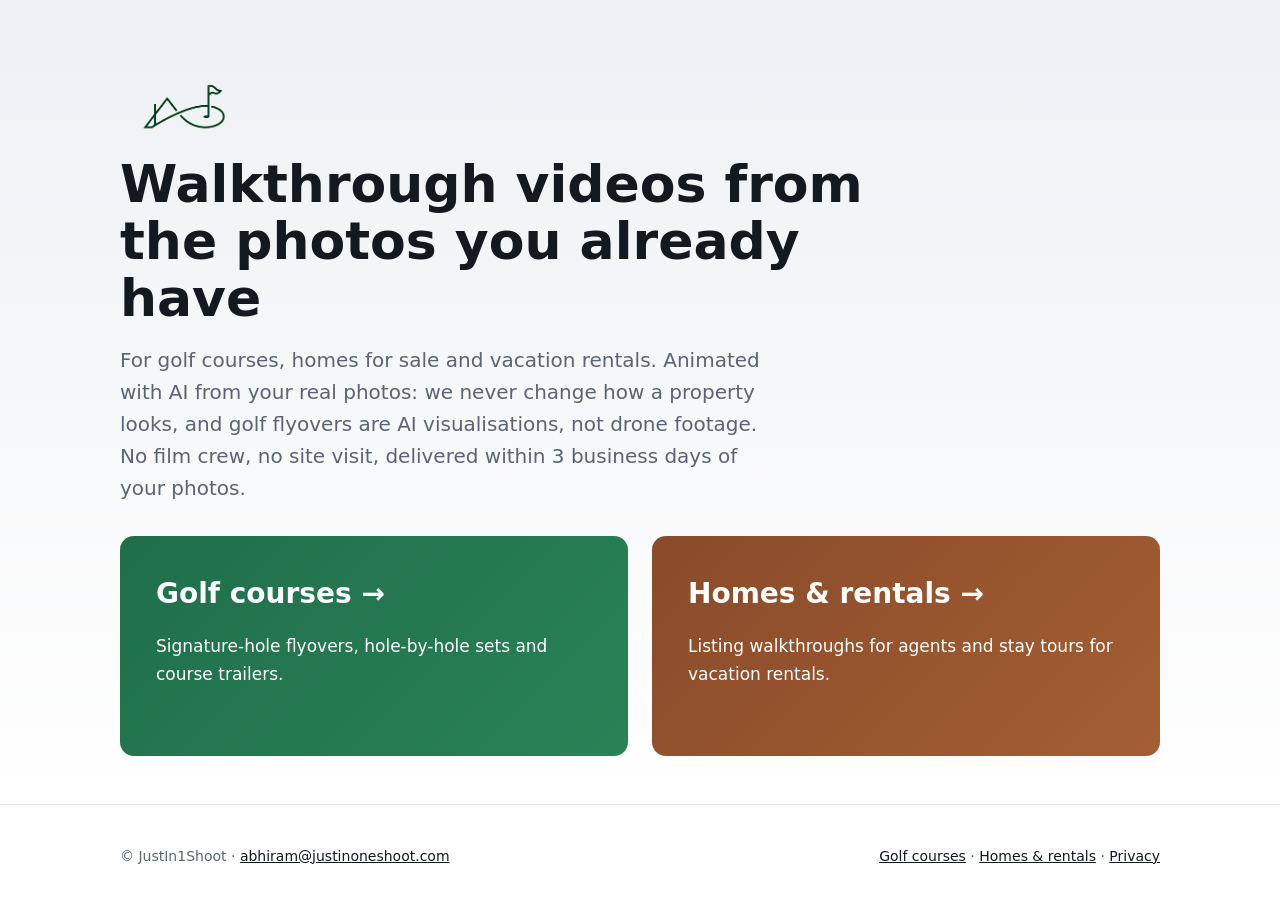
==== index.html @ de7f0f59 "Update 2026-10-13 13:41" ====
<!doctype html>
<html lang="en">
<head>
<meta charset="utf-8">
<meta name="viewport" content="width=device-width, initial-scale=1">
<title>JustIn1Shoot | Walkthrough Videos from Your Photos</title>
<meta name="description" content="Walkthrough videos from your photos for golf courses, homes for sale and vacation rentals. No film crew. Delivered within 3 business days of your photos.">
<link rel="canonical" href="https://justinoneshoot.com/">
<meta property="og:title" content="Walkthrough videos from the photos you already have">
<meta property="og:description" content="For golf courses, homes for sale and vacation rentals. No film crew, no site visit, delivered within 3 business days of your photos.">
<meta property="og:url" content="https://justinoneshoot.com/">
<meta property="og:type" content="website">
<script type="application/ld+json">
{"@context":"https://schema.org","@graph":[
 {"@type":"ProfessionalService","@id":"https://justinoneshoot.com/#business","name":"JustIn1Shoot","url":"https://justinoneshoot.com","email":"abhiram@justinoneshoot.com","areaServed":"US"},
 {"@type":"Service","name":"Golf course flyover videos","url":"https://golf.justinoneshoot.com/","provider":{"@id":"https://justinoneshoot.com/#business"},"areaServed":"US","serviceType":"Video production"},
 {"@type":"Service","name":"Property walkthrough videos","url":"https://homes.justinoneshoot.com/","provider":{"@id":"https://justinoneshoot.com/#business"},"areaServed":"US","serviceType":"Video production"}
]}
</script>
<link rel="icon" href="assets/logo.png">
<link rel="stylesheet" href="assets/style.css">
</head>
<body class="hub">
<main>
<div class="hero"><div class="wrap">
  <img class="hub-logo" src="assets/logo.png" alt="JustIn1Shoot" width="128" height="64" onerror="this.remove()">
  <h1>Walkthrough videos from the photos you already have</h1>
  <p class="lead">For golf courses, homes for sale and vacation rentals. Animated with AI from your real photos: we never change how a property looks, and golf flyovers are AI visualisations, not drone footage. No film crew, no site visit, delivered within 3 business days of your photos.</p>
  <div class="choose">
    <a class="g" href="https://golf.justinoneshoot.com"><h2>Golf courses <span aria-hidden="true">→</span></h2><p>Signature-hole flyovers, hole-by-hole sets and course trailers.</p></a>
    <a class="h" href="https://homes.justinoneshoot.com"><h2>Homes &amp; rentals <span aria-hidden="true">→</span></h2><p>Listing walkthroughs for agents and stay tours for vacation rentals.</p></a>
  </div>
</div></div>
</main>
<footer><div class="wrap">
  <div>© JustIn1Shoot · <a href="mailto:abhiram@justinoneshoot.com">abhiram@justinoneshoot.com</a></div>
  <div><a href="https://golf.justinoneshoot.com">Golf courses</a> · <a href="https://homes.justinoneshoot.com">Homes &amp; rentals</a> · <a href="privacy.html">Privacy</a></div>
</div></footer>
</body>
</html>
---- assets/style.css ----
/* Shared styles for all JustIn1Shoot sites. Deploy copies this into each
   site's assets/ folder. Each site sets its own colours on <body>. */
:root{--ink:#14181f;--muted:#5b6472;--line:#e3e6eb;--bg:#ffffff;--soft:#f5f6f8;
  --brand:#1f6f4a;--brand-ink:#ffffff;--accent:#e9f4ee;--radius:14px;
  --font:system-ui,-apple-system,"Segoe UI",Roboto,Helvetica,Arial,sans-serif}
body.homes{--brand:#8a4b2a;--accent:#f7eee8}
body.hub{--brand:#14181f;--accent:#eef0f3}
*{box-sizing:border-box}html{scroll-behavior:smooth}
body{margin:0;font-family:var(--font);color:var(--ink);background:var(--bg);line-height:1.6;font-size:17px}
img,video,iframe{max-width:100%;display:block}
a{color:var(--brand)}
.wrap{max-width:1080px;margin:0 auto;padding:0 20px}
header.top{position:sticky;top:0;background:rgba(255,255,255,.94);backdrop-filter:blur(8px);border-bottom:1px solid var(--line);z-index:5}
header.top .wrap{display:flex;align-items:center;justify-content:space-between;height:64px;gap:16px}
.brand{display:flex;align-items:center;gap:10px;font-weight:700;text-decoration:none;color:var(--ink)}
/* The logo file is a cream square with the mark in its middle: crop to the
   mark, lift the cream to white, then multiply so only the green lines show. */
.brand img,.hub-logo{object-fit:cover;filter:contrast(1.25);mix-blend-mode:multiply}
.brand img{height:34px;width:68px}
nav a{margin-left:18px;text-decoration:none;color:var(--muted);font-size:15px}
nav a:hover{color:var(--ink)}
.btn{display:inline-block;background:var(--brand);color:var(--brand-ink);padding:12px 22px;border-radius:999px;text-decoration:none;font-weight:600;border:2px solid transparent;cursor:pointer}
.btn.ghost{background:transparent;color:var(--brand);border-color:var(--brand)}
.hero{padding:72px 0 48px;background:linear-gradient(180deg,var(--accent),#fff)}
.hero h1{font-size:clamp(32px,5vw,52px);line-height:1.1;margin:0 0 16px;max-width:760px}
.hero p.lead{font-size:20px;color:var(--muted);max-width:640px;margin:0 0 28px}
.hero .ctas{display:flex;gap:12px;flex-wrap:wrap}
.video{margin-top:40px;border-radius:var(--radius);overflow:hidden;background:#0d1117;aspect-ratio:16/9;display:flex;align-items:center;justify-content:center;color:#cfd6df}
.video iframe{width:100%;height:100%;border:0}
section{padding:64px 0;border-top:1px solid var(--line)}
section h2{font-size:32px;margin:0 0 8px}
section h1{font-size:clamp(30px,4vw,40px);line-height:1.15;margin:0 0 12px}
section[id]{scroll-margin-top:72px}
section p.sub{color:var(--muted);margin:0 0 32px;max-width:640px}
.grid{display:grid;gap:20px;grid-template-columns:repeat(auto-fit,minmax(240px,1fr))}
.card{border:1px solid var(--line);border-radius:var(--radius);padding:24px;background:#fff;display:flex;flex-direction:column}
.card h3{margin:0 0 6px;font-size:20px}
.price{font-size:30px;font-weight:700;margin:6px 0 10px}
.price small{font-size:15px;color:var(--muted);font-weight:500}
.card ul{padding-left:18px;margin:0 0 20px;color:var(--muted)}
.card .btn{margin-top:auto;text-align:center}
.card .btn + .btn{margin-top:10px}
.card-note{margin:10px 0 0;font-size:15px;color:var(--muted)}
.grid + p{margin:28px 0 0;max-width:720px}
.steps{counter-reset:s;display:grid;gap:20px;grid-template-columns:repeat(auto-fit,minmax(220px,1fr))}
.steps div{background:var(--soft);border-radius:var(--radius);padding:22px}
.steps div::before{counter-increment:s;content:counter(s);display:inline-flex;width:34px;height:34px;border-radius:50%;background:var(--brand);color:#fff;align-items:center;justify-content:center;font-weight:700;margin-bottom:10px}
.honest{background:var(--accent);border-radius:var(--radius);padding:24px}
details{border-bottom:1px solid var(--line)}
summary{cursor:pointer;font-weight:600;padding:14px 0;min-height:44px}
details p{margin:0 0 16px}
.offer{margin-top:18px;font-size:15px;color:var(--muted)}
footer{padding:40px 0;color:var(--muted);font-size:14px;border-top:1px solid var(--line)}
footer .wrap{display:flex;justify-content:space-between;gap:24px;flex-wrap:wrap}
footer a{display:inline-block;padding:12px 4px;margin:-12px -4px}
a:focus-visible,summary:focus-visible,.btn:focus-visible{outline:3px solid var(--brand);outline-offset:3px;border-radius:6px}
.btn:focus-visible{border-radius:999px}
.choose a:focus-visible{outline-color:var(--ink)}
.hub-logo{height:64px;width:128px;margin-bottom:20px}
.choose{display:grid;gap:24px;grid-template-columns:repeat(auto-fit,minmax(280px,1fr));margin-top:32px}
.choose a{display:block;border-radius:var(--radius);padding:36px;text-decoration:none;color:#fff;min-height:220px}
.choose a h2{margin:0 0 10px;font-size:28px}
.choose .g{background:linear-gradient(135deg,#1f6f4a,#2a8257)}
.choose .h{background:linear-gradient(135deg,#8a4b2a,#a35f33)}
@media (max-width:640px){nav{display:none}.hero{padding:48px 0 32px}section{padding:48px 0}.choose{gap:16px}.choose a{padding:28px 24px;min-height:0}}
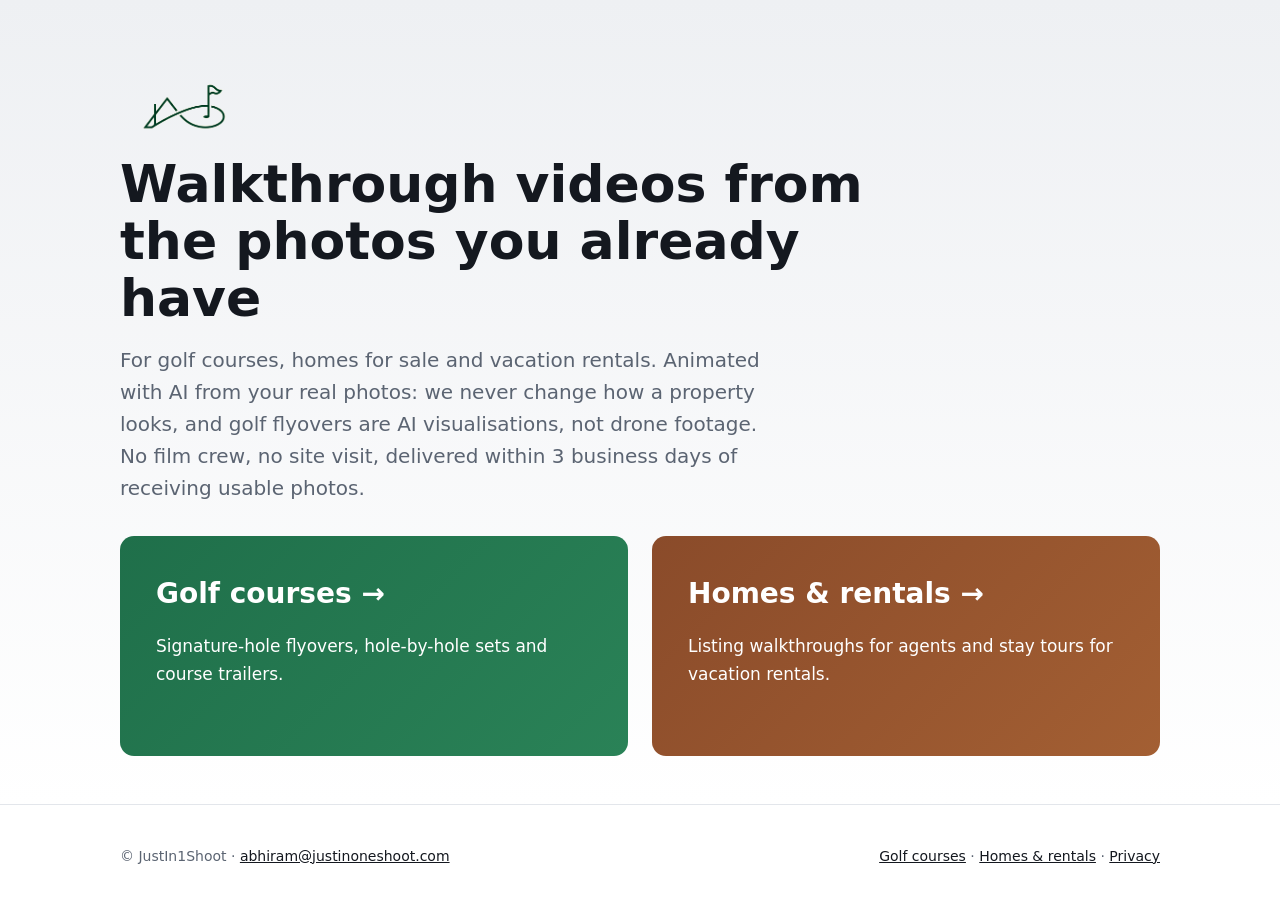
==== commit aae8f474: "Update 2026-10-16 13:05" ====
--- a/index.html
+++ b/index.html
@@ -25,7 +25,7 @@
 <div class="hero"><div class="wrap">
   <img class="hub-logo" src="assets/logo.png" alt="JustIn1Shoot" width="128" height="64" onerror="this.remove()">
   <h1>Walkthrough videos from the photos you already have</h1>
-  <p class="lead">For golf courses, homes for sale and vacation rentals. Animated with AI from your real photos: we never change how a property looks, and golf flyovers are AI visualisations, not drone footage. No film crew, no site visit, delivered within 3 business days of your photos.</p>
+  <p class="lead">For golf courses, homes for sale and vacation rentals. Animated with AI from your real photos: we never change how a property looks, and golf flyovers are AI visualisations, not drone footage. No film crew, no site visit, delivered within 3 business days of receiving usable photos.</p>
   <div class="choose">
     <a class="g" href="https://golf.justinoneshoot.com"><h2>Golf courses <span aria-hidden="true">→</span></h2><p>Signature-hole flyovers, hole-by-hole sets and course trailers.</p></a>
     <a class="h" href="https://homes.justinoneshoot.com"><h2>Homes &amp; rentals <span aria-hidden="true">→</span></h2><p>Listing walkthroughs for agents and stay tours for vacation rentals.</p></a>
--- a/assets/style.css
+++ b/assets/style.css
@@ -27,10 +27,17 @@
 .hero .ctas{display:flex;gap:12px;flex-wrap:wrap}
 .video{margin-top:40px;border-radius:var(--radius);overflow:hidden;background:#0d1117;aspect-ratio:16/9;display:flex;align-items:center;justify-content:center;color:#cfd6df}
 .video iframe{width:100%;height:100%;border:0}
+/* Until a sample is embedded, the "coming soon" box is a slim band, not a
+   full-size empty black screen. With an iframe inside it goes back to 16:9. */
+.video:not(:has(iframe)){aspect-ratio:auto;min-height:140px;padding:24px;text-align:center}
 section{padding:64px 0;border-top:1px solid var(--line)}
 section h2{font-size:32px;margin:0 0 8px}
 section h1{font-size:clamp(30px,4vw,40px);line-height:1.15;margin:0 0 12px}
 section[id]{scroll-margin-top:72px}
+/* Plain text pages (privacy, page not found): no top rule, and paragraphs
+   kept to a comfortable reading width instead of the full 1040px. */
+section.page{border-top:0}
+section.page p{max-width:68ch}
 section p.sub{color:var(--muted);margin:0 0 32px;max-width:640px}
 .grid{display:grid;gap:20px;grid-template-columns:repeat(auto-fit,minmax(240px,1fr))}
 .card{border:1px solid var(--line);border-radius:var(--radius);padding:24px;background:#fff;display:flex;flex-direction:column}
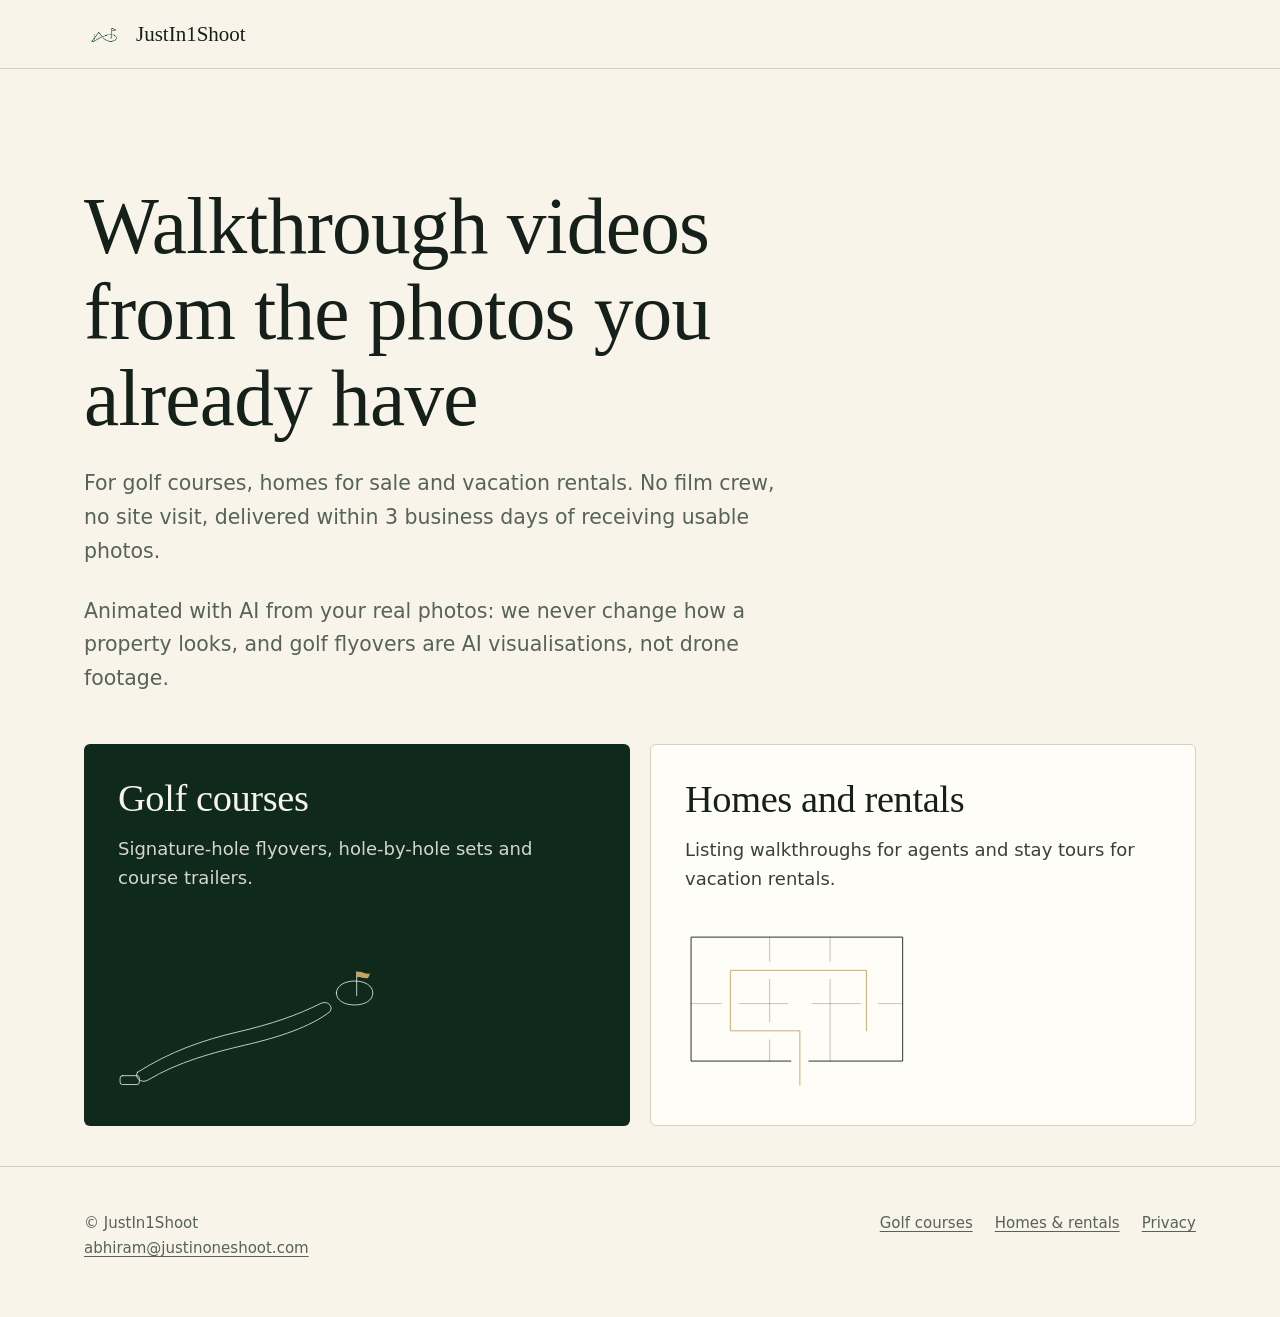
==== commit 331ed83c: "Update 2026-10-17 13:11" ====
--- a/index.html
+++ b/index.html
@@ -4,37 +4,46 @@
 <meta charset="utf-8">
 <meta name="viewport" content="width=device-width, initial-scale=1">
 <title>JustIn1Shoot | Walkthrough Videos from Your Photos</title>
-<meta name="description" content="Walkthrough videos from your photos for golf courses, homes for sale and vacation rentals. No film crew. Delivered within 3 business days of your photos.">
+<meta name="description" content="Walkthrough videos made from your photos for golf courses, homes for sale and vacation rentals.">
 <link rel="canonical" href="https://justinoneshoot.com/">
-<meta property="og:title" content="Walkthrough videos from the photos you already have">
-<meta property="og:description" content="For golf courses, homes for sale and vacation rentals. No film crew, no site visit, delivered within 3 business days of your photos.">
+<meta property="og:title" content="JustIn1Shoot: walkthrough videos from your photos">
+<meta property="og:description" content="Golf course flyovers, listing walkthroughs and vacation rental stay tours, made from the photos you already have.">
 <meta property="og:url" content="https://justinoneshoot.com/">
 <meta property="og:type" content="website">
-<script type="application/ld+json">
-{"@context":"https://schema.org","@graph":[
- {"@type":"ProfessionalService","@id":"https://justinoneshoot.com/#business","name":"JustIn1Shoot","url":"https://justinoneshoot.com","email":"abhiram@justinoneshoot.com","areaServed":"US"},
- {"@type":"Service","name":"Golf course flyover videos","url":"https://golf.justinoneshoot.com/","provider":{"@id":"https://justinoneshoot.com/#business"},"areaServed":"US","serviceType":"Video production"},
- {"@type":"Service","name":"Property walkthrough videos","url":"https://homes.justinoneshoot.com/","provider":{"@id":"https://justinoneshoot.com/#business"},"areaServed":"US","serviceType":"Video production"}
-]}
-</script>
+<meta name="theme-color" content="#f8f4ea">
 <link rel="icon" href="assets/logo.png">
 <link rel="stylesheet" href="assets/style.css">
+<script type="application/ld+json">
+{"@context":"https://schema.org","@type":"Organization","name":"JustIn1Shoot","url":"https://justinoneshoot.com",
+ "logo":"https://justinoneshoot.com/assets/logo.png","email":"abhiram@justinoneshoot.com",
+ "sameAs":["https://golf.justinoneshoot.com","https://homes.justinoneshoot.com"]}
+</script>
 </head>
 <body class="hub">
-<main>
+<a class="skip" href="#main">Skip to content</a>
+<header class="top"><div class="wrap">
+  <a class="brand" href="./"><img src="assets/logo.png" alt="" onerror="this.remove()">JustIn1Shoot</a>
+</div></header>
+<main id="main">
 <div class="hero"><div class="wrap">
-  <img class="hub-logo" src="assets/logo.png" alt="JustIn1Shoot" width="128" height="64" onerror="this.remove()">
   <h1>Walkthrough videos from the photos you already have</h1>
-  <p class="lead">For golf courses, homes for sale and vacation rentals. Animated with AI from your real photos: we never change how a property looks, and golf flyovers are AI visualisations, not drone footage. No film crew, no site visit, delivered within 3 business days of receiving usable photos.</p>
+  <p class="lead">For golf courses, homes for sale and vacation rentals. No film crew, no site visit, delivered within 3 business days of receiving usable photos.</p>
+  <p class="lead">Animated with AI from your real photos: we never change how a property looks, and golf flyovers are AI visualisations, not drone footage.</p>
   <div class="choose">
-    <a class="g" href="https://golf.justinoneshoot.com"><h2>Golf courses <span aria-hidden="true">→</span></h2><p>Signature-hole flyovers, hole-by-hole sets and course trailers.</p></a>
-    <a class="h" href="https://homes.justinoneshoot.com"><h2>Homes &amp; rentals <span aria-hidden="true">→</span></h2><p>Listing walkthroughs for agents and stay tours for vacation rentals.</p></a>
+    <a class="g" href="https://golf.justinoneshoot.com">
+      <div><h2>Golf courses</h2><p>Signature-hole flyovers, hole-by-hole sets and course trailers.</p></div>
+      <svg viewBox="100 20 1000 480" aria-hidden="true"><rect class="line" x="108" y="438" width="74" height="34" rx="9"/><path class="line" d="M175,425 C300,345 430,300 560,270 C690,240 790,205 880,160 C905,148 930,170 915,192 C840,250 720,290 590,320 C470,348 330,385 215,455 C190,470 160,445 175,425 Z"/><path class="line" d="M940,120 C940,90 975,74 1010,74 C1050,74 1080,92 1080,120 C1080,148 1050,166 1010,166 C972,166 940,150 940,120 Z"/><path class="line" d="M1018,130 L1018,38"/><path class="flag" d="M1018,40 C1036,33 1050,50 1070,45 L1062,62 C1046,68 1034,54 1018,60 Z"/></svg>
+    </a>
+    <a class="h" href="https://homes.justinoneshoot.com">
+      <div><h2>Homes and rentals</h2><p>Listing walkthroughs for agents and stay tours for vacation rentals.</p></div>
+      <svg viewBox="280 60 860 560" aria-hidden="true"><path class="line" d="M630,520 L300,520 L300,110 L1000,110 L1000,520 L690,520"/><path class="line" style="stroke-width:1.6;opacity:.55" d="M560,110 L560,190 M560,250 L560,390 M560,450 L560,520 M760,110 L760,190 M760,250 L760,520 M300,330 L400,330 M460,330 L620,330 M700,330 L860,330 M920,330 L1000,330"/><path class="line" style="stroke:var(--gold)" d="M660,600 L660,420 L430,420 L430,220 L660,220 L880,220 L880,420"/></svg>
+    </a>
   </div>
 </div></div>
 </main>
 <footer><div class="wrap">
-  <div>© JustIn1Shoot · <a href="mailto:abhiram@justinoneshoot.com">abhiram@justinoneshoot.com</a></div>
-  <div><a href="https://golf.justinoneshoot.com">Golf courses</a> · <a href="https://homes.justinoneshoot.com">Homes &amp; rentals</a> · <a href="privacy.html">Privacy</a></div>
+  <p>© JustIn1Shoot<br><a href="mailto:abhiram@justinoneshoot.com">abhiram@justinoneshoot.com</a></p>
+  <div class="links"><a href="https://golf.justinoneshoot.com">Golf courses</a><a href="https://homes.justinoneshoot.com">Homes &amp; rentals</a><a href="privacy.html">Privacy</a></div>
 </div></footer>
 </body>
 </html>
--- a/assets/style.css
+++ b/assets/style.css
@@ -1,72 +1,225 @@
-/* Shared styles for all JustIn1Shoot sites. Deploy copies this into each
-   site's assets/ folder. Each site sets its own colours on <body>. */
-:root{--ink:#14181f;--muted:#5b6472;--line:#e3e6eb;--bg:#ffffff;--soft:#f5f6f8;
-  --brand:#1f6f4a;--brand-ink:#ffffff;--accent:#e9f4ee;--radius:14px;
-  --font:system-ui,-apple-system,"Segoe UI",Roboto,Helvetica,Arial,sans-serif}
-body.homes{--brand:#8a4b2a;--accent:#f7eee8}
-body.hub{--brand:#14181f;--accent:#eef0f3}
-*{box-sizing:border-box}html{scroll-behavior:smooth}
-body{margin:0;font-family:var(--font);color:var(--ink);background:var(--bg);line-height:1.6;font-size:17px}
-img,video,iframe{max-width:100%;display:block}
-a{color:var(--brand)}
-.wrap{max-width:1080px;margin:0 auto;padding:0 20px}
-header.top{position:sticky;top:0;background:rgba(255,255,255,.94);backdrop-filter:blur(8px);border-bottom:1px solid var(--line);z-index:5}
-header.top .wrap{display:flex;align-items:center;justify-content:space-between;height:64px;gap:16px}
-.brand{display:flex;align-items:center;gap:10px;font-weight:700;text-decoration:none;color:var(--ink)}
-/* The logo file is a cream square with the mark in its middle: crop to the
-   mark, lift the cream to white, then multiply so only the green lines show. */
-.brand img,.hub-logo{object-fit:cover;filter:contrast(1.25);mix-blend-mode:multiply}
-.brand img{height:34px;width:68px}
-nav a{margin-left:18px;text-decoration:none;color:var(--muted);font-size:15px}
-nav a:hover{color:var(--ink)}
-.btn{display:inline-block;background:var(--brand);color:var(--brand-ink);padding:12px 22px;border-radius:999px;text-decoration:none;font-weight:600;border:2px solid transparent;cursor:pointer}
-.btn.ghost{background:transparent;color:var(--brand);border-color:var(--brand)}
-.hero{padding:72px 0 48px;background:linear-gradient(180deg,var(--accent),#fff)}
-.hero h1{font-size:clamp(32px,5vw,52px);line-height:1.1;margin:0 0 16px;max-width:760px}
-.hero p.lead{font-size:20px;color:var(--muted);max-width:640px;margin:0 0 28px}
-.hero .ctas{display:flex;gap:12px;flex-wrap:wrap}
-.video{margin-top:40px;border-radius:var(--radius);overflow:hidden;background:#0d1117;aspect-ratio:16/9;display:flex;align-items:center;justify-content:center;color:#cfd6df}
+/* JustIn1Shoot sites. Deploy copies this into each site's assets/ folder.
+   The look comes from the logo: one unbroken line, pine green on linen, a gold flag.
+   Golf pages sit on pine (body.golf); homes pages and the hub sit on linen. */
+:root{
+  --pine:#0f2a1d; --fairway:#1d4a33; --moss:#3d6b52; --linen:#f8f4ea; --sand:#ece5d3;
+  --gold:#c9a45f; --gold-deep:#8f6d2c; --ink:#16201a; --muted:#56635a; --rule:#d8d0bc;
+  --bg:var(--linen); --fg:var(--ink); --soft:var(--muted); --line:var(--rule); --panel:#fffdf7;
+  --brand:var(--fairway); --on-brand:var(--linen);
+  --serif:"Iowan Old Style","Palatino Linotype",Palatino,"Book Antiqua","URW Palladio L",Georgia,serif;
+  --sans:system-ui,-apple-system,"Segoe UI",Roboto,"Helvetica Neue",Arial,sans-serif;
+  --measure:62ch; --wide:1160px;
+}
+body.golf{--bg:var(--pine); --fg:var(--linen); --soft:#b9c7bb; --line:#2c4a3a; --panel:#13351f;
+  --brand:var(--gold); --on-brand:var(--pine)}
+*{box-sizing:border-box}
+html{scroll-behavior:smooth;-webkit-text-size-adjust:100%}
+@media (prefers-reduced-motion:reduce){html{scroll-behavior:auto}}
+body{margin:0;background:var(--bg);color:var(--fg);font:400 18px/1.65 var(--sans)}
+img,video,iframe,canvas,svg{max-width:100%;display:block}
+a{color:inherit;text-decoration-thickness:1px;text-underline-offset:3px}
+a:hover{text-decoration-color:var(--gold)}
+:focus-visible{outline:3px solid var(--gold);outline-offset:3px;border-radius:2px}
+.skip{position:absolute;left:-999px;top:8px;background:var(--fg);color:var(--bg);padding:8px 14px;z-index:20}
+.skip:focus{left:12px}
+.wrap{max-width:var(--wide);margin:0 auto;padding:0 24px}
+h1,h2,h3{font-family:var(--serif);font-weight:500;letter-spacing:-.01em;line-height:1.08;margin:0}
+h1{font-size:clamp(40px,6.2vw,84px);max-width:17ch}
+h2{font-size:clamp(30px,3.6vw,46px);max-width:20ch;margin-bottom:14px}
+h3{font-size:24px;line-height:1.2}
+body.homes h1{font-size:clamp(38px,5.2vw,68px);max-width:21ch}
+p{margin:0 0 1em;max-width:var(--measure)}
+.lead{font-size:clamp(19px,1.6vw,22px);color:var(--soft);max-width:54ch}
+
+/* Header */
+header.top{position:sticky;top:0;z-index:10;background:color-mix(in srgb,var(--bg) 88%,transparent);
+  backdrop-filter:saturate(1.2) blur(10px);-webkit-backdrop-filter:blur(10px);border-bottom:1px solid var(--line)}
+header.top .wrap{display:flex;align-items:center;justify-content:space-between;height:68px;gap:20px}
+.brand{display:flex;align-items:center;gap:12px;text-decoration:none;font-family:var(--serif);font-size:21px;white-space:nowrap}
+.brand img{height:40px;width:40px;border-radius:8px;background:var(--linen)}
+nav{display:flex;gap:26px;font-size:15px}
+nav a{text-decoration:none;color:var(--soft)}
+nav a:hover{color:var(--fg)}
+
+/* Buttons */
+.btn{display:inline-flex;align-items:center;justify-content:center;min-height:48px;padding:0 24px;
+  background:var(--brand);color:var(--on-brand);border:1.5px solid var(--brand);border-radius:4px;
+  font:600 16px/1 var(--sans);text-decoration:none;cursor:pointer;transition:background .2s,color .2s}
+.btn:hover{background:transparent;color:var(--brand)}
+.btn.ghost{background:transparent;color:var(--fg);border-color:var(--line)}
+.btn.ghost:hover{border-color:var(--fg)}
+.ctas{display:flex;gap:12px;flex-wrap:wrap;margin-top:30px}
+
+/* Hero */
+.hero{padding:clamp(64px,9vw,120px) 0 clamp(48px,6vw,80px)}
+.hero .lead{margin-top:26px}
+.offer{margin-top:22px;font-size:15px;color:var(--soft)}
+.offer::before{content:"";display:inline-block;width:8px;height:8px;border-radius:50%;background:var(--gold);margin-right:10px;vertical-align:1px}
+
+/* The film: the website footage fixed behind the whole page, playing as you scroll
+   (scroll.js + scroll.json). The page is built inside it: every section is a
+   glass panel floating over the footage. Without footage it is a still pine sky. */
+body.cine{background:#08180f;color:#fff;--fg:#fff;--soft:rgba(255,255,255,.76);--line:rgba(255,255,255,.18);
+  --brand:var(--gold);--on-brand:var(--pine);--panel:rgba(255,255,255,.06)}
+.backdrop{position:fixed;inset:0;z-index:0;background:#0b2117 radial-gradient(120% 90% at 70% 15%,#1d4a33 0%,#0f2a1d 55%,#06140c 100%);
+  background-size:cover;background-position:center}
+.backdrop canvas{position:absolute;inset:0;width:100%;height:100%;opacity:0;transition:opacity 1s}
+.backdrop.playing canvas{opacity:1}
+.backdrop.still-poster .shade{background:linear-gradient(to top,rgba(4,12,8,.6),rgba(4,12,8,.15) 60%)}
+.backdrop .shade{position:absolute;inset:0;pointer-events:none;
+  background:linear-gradient(to top,rgba(4,12,8,.55) 0%,rgba(4,12,8,.08) 40%,rgba(4,12,8,0) 60%),
+             linear-gradient(to bottom,rgba(4,12,8,.5) 0%,rgba(4,12,8,0) 16%)}
+body.cine main,body.cine footer{position:relative;z-index:1}
+body.cine header.top{position:fixed;left:0;right:0;top:0;z-index:10;background:transparent;border-color:transparent;
+  backdrop-filter:none;-webkit-backdrop-filter:none;color:#fff;transition:background .4s,border-color .4s}
+body.cine header.top.scrolled{background:rgba(6,16,11,.38);border-color:rgba(255,255,255,.1);
+  backdrop-filter:blur(14px) saturate(1.2);-webkit-backdrop-filter:blur(14px) saturate(1.2)}
+body.cine header.top nav a{color:rgba(255,255,255,.82)}
+body.cine header.top nav a:hover{color:#fff}
+body.cine header.top .pill{border-color:rgba(255,255,255,.7);color:#fff}
+header.top .wrap{position:relative}
+body.cine header.top .wrap{max-width:none;padding-left:max(24px,env(safe-area-inset-left,0px));padding-right:max(24px,env(safe-area-inset-right,0px))}
+.pill{display:inline-flex;align-items:center;min-height:44px;padding:0 18px;border:1.5px solid var(--line);border-radius:999px;
+  text-decoration:none;font:600 14px/1 var(--sans);white-space:nowrap}
+.pill:hover{border-color:var(--gold)}
+
+/* First screen: the title over the footage */
+.film .screen{position:relative;height:100vh;height:100svh;min-height:540px;display:flex;flex-direction:column;justify-content:flex-end}
+.film .over{padding-bottom:clamp(28px,5vh,56px)}
+.film .over .wrap{max-width:none;padding-left:max(24px,env(safe-area-inset-left,0px));padding-right:max(24px,env(safe-area-inset-right,0px));
+  display:flex;flex-wrap:nowrap;align-items:flex-end;justify-content:space-between;gap:24px 48px}
+.film .title{min-width:0}
+.film h1{font:500 clamp(17px,1.5vw,21px)/1.45 var(--sans);letter-spacing:0;max-width:36ch;margin:0 0 14px;color:rgba(255,255,255,.92);text-wrap:balance}
+.wordmark{margin:0;max-width:none;font-family:"Archivo",var(--sans);font-weight:800;font-stretch:125%;
+  font-size:clamp(48px,7.4vw,156px);line-height:.86;letter-spacing:-.025em;color:#fff;white-space:nowrap}
+.film .side{display:flex;flex-direction:column;align-items:flex-end;gap:12px;padding-bottom:6px;flex:none}
+.facts{display:flex;gap:clamp(18px,2.6vw,40px)}
+.facts div{display:flex;flex-direction:column;min-width:0}
+.facts strong{font:500 clamp(22px,2vw,30px)/1 var(--serif);color:#fff}
+.facts span{font-size:13px;line-height:1.3;color:rgba(255,255,255,.75);max-width:13ch;margin-top:6px}
+.film-caption{font-size:12px;color:rgba(255,255,255,.7);margin:0;max-width:44ch;text-align:right}
+
+/* Every section after it: a glass panel over the footage, with the film showing between */
+body.cine section.block,body.cine .intro{border-top:0;padding:18vh 0}
+body.cine section.block>.wrap,body.cine .intro>.wrap{background:rgba(6,18,12,.5);border:1px solid rgba(255,255,255,.12);
+  border-radius:10px;padding:clamp(28px,4.5vw,64px);backdrop-filter:blur(18px) saturate(1.25);-webkit-backdrop-filter:blur(18px) saturate(1.25);
+  max-width:1080px}
+body.cine.homes section.block>.wrap,body.cine.homes .intro>.wrap{background:rgba(248,244,234,.84);border-color:rgba(255,255,255,.5);color:var(--ink);
+  --fg:var(--ink);--soft:var(--muted);--line:var(--rule);--brand:var(--fairway);--on-brand:var(--linen);--panel:#fffdf7}
+body.cine .intro .lead{font-size:clamp(20px,1.9vw,26px);line-height:1.5;color:var(--fg);max-width:44ch}
+body.cine .intro .ctas{margin-top:28px}
+body.cine .honest{grid-template-columns:minmax(0,1fr) minmax(0,1.4fr)}
+body.cine footer{border-top:0;padding:10vh 0 0}
+body.cine footer .wrap{background:rgba(6,18,12,.62);border-radius:10px 10px 0 0;padding:32px clamp(24px,4vw,48px);
+  backdrop-filter:blur(18px);-webkit-backdrop-filter:blur(18px);color:rgba(255,255,255,.8);max-width:1080px}
+body.cine .steps li{border-top-color:var(--fg)}
+body.cine .menu{border-top-color:var(--fg)}
+
+/* Once the footage is playing (.has-film), the panels disappear: the text sits
+   straight on the film, white with a soft shadow, over a gentle overall dim. */
+.has-film .backdrop .shade{background:
+  linear-gradient(to top,rgba(4,12,8,.6) 0%,rgba(4,12,8,.1) 40%,rgba(4,12,8,0) 60%),
+  linear-gradient(to bottom,rgba(4,12,8,.5) 0%,rgba(4,12,8,0) 16%),
+  rgba(4,12,8,.32)}
+.has-film body.cine section.block>.wrap,.has-film body.cine .intro>.wrap,
+.has-film body.cine.homes section.block>.wrap,.has-film body.cine.homes .intro>.wrap,
+.has-film body.cine footer .wrap{background:transparent;border-color:transparent;backdrop-filter:none;-webkit-backdrop-filter:none}
+.has-film body.cine.homes section.block>.wrap,.has-film body.cine.homes .intro>.wrap{color:#fff;
+  --fg:#fff;--soft:rgba(255,255,255,.8);--line:rgba(255,255,255,.3);--brand:var(--gold);--on-brand:var(--pine);--panel:rgba(255,255,255,.06)}
+.has-film body.cine main,.has-film body.cine footer{text-shadow:0 1px 2px rgba(0,0,0,.35),0 2px 22px rgba(0,0,0,.45)}
+.has-film body.cine .btn{text-shadow:none}
+.has-film body.cine .steps li::before{color:var(--gold)}
+
+/* Text reveals (scroll.js adds .rv; nothing is hidden without it) */
+.rv [data-r]{opacity:0;transform:translateY(28px);filter:blur(6px);
+  transition:opacity .9s cubic-bezier(.2,.7,.2,1) var(--d,0s),transform .9s cubic-bezier(.2,.7,.2,1) var(--d,0s),filter .9s ease var(--d,0s)}
+.rv [data-r].in{opacity:1;transform:none;filter:none}
+.w{display:inline-block;overflow:hidden;vertical-align:bottom;padding-bottom:.08em;margin-bottom:-.08em}
+.w>span{display:inline-block}
+.rv [data-split] .w>span{transform:translateY(105%);transition:transform .9s cubic-bezier(.2,.75,.15,1)}
+.rv [data-split].in .w>span{transform:none}
+
+/* Sections */
+section.block{padding:clamp(64px,9vw,120px) 0;border-top:1px solid var(--line)}
+.sub{color:var(--soft);margin-bottom:40px}
+.video{margin-top:8px;aspect-ratio:16/9;border:1px solid var(--line);border-radius:6px;display:flex;align-items:center;justify-content:center;color:var(--soft);background:var(--panel);overflow:hidden}
 .video iframe{width:100%;height:100%;border:0}
-/* Until a sample is embedded, the "coming soon" box is a slim band, not a
-   full-size empty black screen. With an iframe inside it goes back to 16:9. */
-.video:not(:has(iframe)){aspect-ratio:auto;min-height:140px;padding:24px;text-align:center}
-section{padding:64px 0;border-top:1px solid var(--line)}
-section h2{font-size:32px;margin:0 0 8px}
-section h1{font-size:clamp(30px,4vw,40px);line-height:1.15;margin:0 0 12px}
-section[id]{scroll-margin-top:72px}
-/* Plain text pages (privacy, page not found): no top rule, and paragraphs
-   kept to a comfortable reading width instead of the full 1040px. */
-section.page{border-top:0}
-section.page p{max-width:68ch}
-section p.sub{color:var(--muted);margin:0 0 32px;max-width:640px}
-.grid{display:grid;gap:20px;grid-template-columns:repeat(auto-fit,minmax(240px,1fr))}
-.card{border:1px solid var(--line);border-radius:var(--radius);padding:24px;background:#fff;display:flex;flex-direction:column}
-.card h3{margin:0 0 6px;font-size:20px}
-.price{font-size:30px;font-weight:700;margin:6px 0 10px}
-.price small{font-size:15px;color:var(--muted);font-weight:500}
-.card ul{padding-left:18px;margin:0 0 20px;color:var(--muted)}
-.card .btn{margin-top:auto;text-align:center}
-.card .btn + .btn{margin-top:10px}
-.card-note{margin:10px 0 0;font-size:15px;color:var(--muted)}
-.grid + p{margin:28px 0 0;max-width:720px}
-.steps{counter-reset:s;display:grid;gap:20px;grid-template-columns:repeat(auto-fit,minmax(220px,1fr))}
-.steps div{background:var(--soft);border-radius:var(--radius);padding:22px}
-.steps div::before{counter-increment:s;content:counter(s);display:inline-flex;width:34px;height:34px;border-radius:50%;background:var(--brand);color:#fff;align-items:center;justify-content:center;font-weight:700;margin-bottom:10px}
-.honest{background:var(--accent);border-radius:var(--radius);padding:24px}
-details{border-bottom:1px solid var(--line)}
-summary{cursor:pointer;font-weight:600;padding:14px 0;min-height:44px}
-details p{margin:0 0 16px}
-.offer{margin-top:18px;font-size:15px;color:var(--muted)}
-footer{padding:40px 0;color:var(--muted);font-size:14px;border-top:1px solid var(--line)}
-footer .wrap{display:flex;justify-content:space-between;gap:24px;flex-wrap:wrap}
-footer a{display:inline-block;padding:12px 4px;margin:-12px -4px}
-a:focus-visible,summary:focus-visible,.btn:focus-visible{outline:3px solid var(--brand);outline-offset:3px;border-radius:6px}
-.btn:focus-visible{border-radius:999px}
-.choose a:focus-visible{outline-color:var(--ink)}
-.hub-logo{height:64px;width:128px;margin-bottom:20px}
-.choose{display:grid;gap:24px;grid-template-columns:repeat(auto-fit,minmax(280px,1fr));margin-top:32px}
-.choose a{display:block;border-radius:var(--radius);padding:36px;text-decoration:none;color:#fff;min-height:220px}
-.choose a h2{margin:0 0 10px;font-size:28px}
-.choose .g{background:linear-gradient(135deg,#1f6f4a,#2a8257)}
-.choose .h{background:linear-gradient(135deg,#8a4b2a,#a35f33)}
-@media (max-width:640px){nav{display:none}.hero{padding:48px 0 32px}section{padding:48px 0}.choose{gap:16px}.choose a{padding:28px 24px;min-height:0}}
+
+/* How it works: a real sequence, so it's numbered */
+.steps{list-style:none;margin:0;padding:0;counter-reset:step;display:grid;gap:36px;grid-template-columns:repeat(auto-fit,minmax(240px,1fr))}
+.steps li{counter-increment:step;border-top:1.5px solid var(--fg);padding-top:20px}
+.steps li::before{content:counter(step);display:block;font:500 40px/1 var(--serif);color:var(--gold-deep);margin-bottom:14px}
+body.golf .steps li::before{color:var(--gold)}
+.steps h3{margin-bottom:8px}
+.steps p{color:var(--soft);font-size:16px}
+
+/* Packages: a price list, read across */
+.menu{border-top:1.5px solid var(--fg)}
+.item{display:grid;grid-template-columns:minmax(0,1fr) minmax(0,1.5fr) 150px 140px;gap:28px;align-items:center;padding:28px 0;border-bottom:1px solid var(--line)}
+.item h3{font-size:26px}
+.item ul{margin:0;padding:0;list-style:none;color:var(--soft);font-size:16px}
+.item li+li{margin-top:2px}
+.price{font:500 34px/1 var(--serif);white-space:nowrap;text-align:right}
+.price small{display:block;font:400 14px/1.3 var(--sans);color:var(--soft);margin-top:6px}
+.item .btn{white-space:nowrap;width:100%}
+.fine{font-size:14px;color:var(--soft);margin-top:18px}
+
+/* Honesty */
+.honest{display:grid;grid-template-columns:minmax(0,1fr) minmax(0,1.4fr);gap:48px;align-items:start}
+.honest p{color:var(--soft)}
+
+/* Questions */
+details{border-bottom:1px solid var(--line);padding:20px 0;max-width:820px}
+summary{cursor:pointer;font:500 21px/1.3 var(--serif);list-style:none;display:flex;justify-content:space-between;gap:20px}
+summary::-webkit-details-marker{display:none}
+summary::after{content:"+";font-family:var(--sans);color:var(--soft);transition:transform .2s}
+details[open] summary::after{transform:rotate(45deg)}
+details p{color:var(--soft);margin:12px 0 0}
+
+/* Footer */
+footer{border-top:1px solid var(--line);padding:44px 0 56px;font-size:15px;color:var(--soft)}
+footer .wrap{display:flex;flex-wrap:wrap;gap:14px 40px;justify-content:space-between}
+footer p{margin:0}
+footer .links{display:flex;gap:22px;flex-wrap:wrap}
+
+/* Hub */
+body.hub .hero{padding-bottom:40px}
+.choose{display:grid;grid-template-columns:repeat(auto-fit,minmax(300px,1fr));gap:20px;margin-top:48px}
+.choose a{display:flex;flex-direction:column;justify-content:space-between;min-height:300px;padding:34px;border-radius:6px;text-decoration:none}
+.choose a h2{font-size:clamp(30px,3vw,40px)}
+.choose a p{opacity:.85;margin:12px 0 0}
+.choose a svg{width:100%;max-width:260px;margin-top:28px}
+.choose a svg .line{fill:none;stroke:currentColor;stroke-width:3;stroke-linecap:round;stroke-linejoin:round}
+.choose a svg .flag{fill:var(--gold)}
+.choose .g{background:var(--pine);color:var(--linen)}
+.choose .h{background:var(--panel);color:var(--ink);border:1px solid var(--rule)}
+.choose a:hover h2{text-decoration:underline;text-decoration-color:var(--gold);text-underline-offset:6px}
+
+/* Plain pages (privacy, 404) */
+.page{padding:72px 0}
+.page h1{font-size:clamp(34px,4.6vw,54px);margin-bottom:24px}
+.page h2{font-size:26px;margin:36px 0 10px}
+
+@media (max-width:820px){
+  nav{display:none}
+  .film .over .wrap{flex-wrap:wrap}
+  body.cine section.block,body.cine .intro{padding:12vh 0}
+  body.cine section.block>.wrap,body.cine .intro>.wrap{margin:0 12px;border-radius:8px}
+  body.cine footer .wrap{margin:0 12px}
+  .wordmark{font-size:clamp(34px,9.4vw,90px)}
+  .film .side{align-items:flex-start;width:100%}
+  .film-caption{text-align:left}
+  .facts span{max-width:11ch}
+  .item{grid-template-columns:1fr auto;gap:14px 20px}
+  .price{text-align:left}
+  .item ul{grid-column:1/-1;grid-row:2}
+  .item .btn{grid-column:1/-1}
+  .honest,body.cine .honest{grid-template-columns:1fr;gap:16px}
+}
+@media (max-width:480px){
+  body{font-size:17px}
+  .pill{min-height:44px;padding:0 14px;font-size:13px}
+  .wrap{padding:0 18px}
+  .brand{font-size:19px}
+  .ctas .btn{flex:1 1 100%}
+}
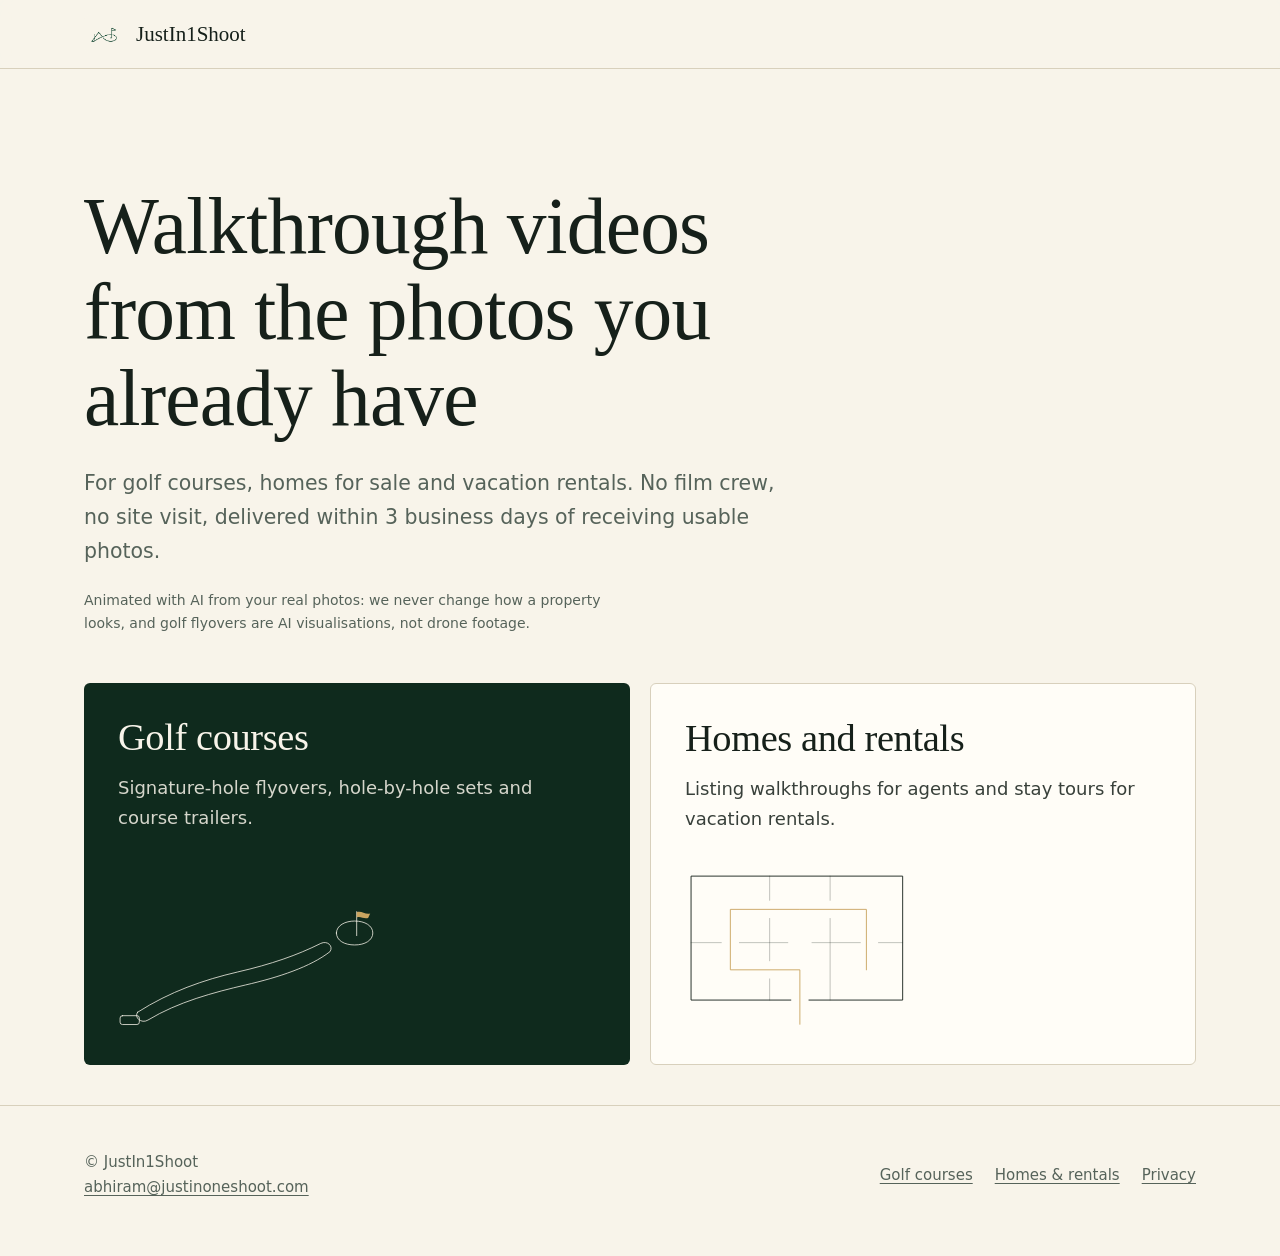
==== commit 495de1d4: "Update 2026-10-19 13:09" ====
--- a/index.html
+++ b/index.html
@@ -4,18 +4,20 @@
 <meta charset="utf-8">
 <meta name="viewport" content="width=device-width, initial-scale=1">
 <title>JustIn1Shoot | Walkthrough Videos from Your Photos</title>
-<meta name="description" content="Walkthrough videos made from your photos for golf courses, homes for sale and vacation rentals.">
+<meta name="description" content="Walkthrough videos from your photos for golf courses, homes for sale and vacation rentals, delivered within 3 business days of receiving usable photos.">
 <link rel="canonical" href="https://justinoneshoot.com/">
 <meta property="og:title" content="JustIn1Shoot: walkthrough videos from your photos">
-<meta property="og:description" content="Golf course flyovers, listing walkthroughs and vacation rental stay tours, made from the photos you already have.">
+<meta property="og:description" content="Golf course flyovers, listing walkthroughs and vacation rental stay tours from your photos, delivered within 3 business days of receiving usable photos.">
 <meta property="og:url" content="https://justinoneshoot.com/">
 <meta property="og:type" content="website">
 <meta name="theme-color" content="#f8f4ea">
 <link rel="icon" href="assets/logo.png">
 <link rel="stylesheet" href="assets/style.css">
 <script type="application/ld+json">
-{"@context":"https://schema.org","@type":"Organization","name":"JustIn1Shoot","url":"https://justinoneshoot.com",
+{"@context":"https://schema.org","@type":"ProfessionalService","@id":"https://justinoneshoot.com/#business","name":"JustIn1Shoot","url":"https://justinoneshoot.com",
  "logo":"https://justinoneshoot.com/assets/logo.png","email":"abhiram@justinoneshoot.com",
+ "description":"Walkthrough and flyover videos made from clients' photos, done remotely anywhere in the US.",
+ "areaServed":{"@type":"Country","name":"United States"},
  "sameAs":["https://golf.justinoneshoot.com","https://homes.justinoneshoot.com"]}
 </script>
 </head>
@@ -28,7 +30,7 @@
 <div class="hero"><div class="wrap">
   <h1>Walkthrough videos from the photos you already have</h1>
   <p class="lead">For golf courses, homes for sale and vacation rentals. No film crew, no site visit, delivered within 3 business days of receiving usable photos.</p>
-  <p class="lead">Animated with AI from your real photos: we never change how a property looks, and golf flyovers are AI visualisations, not drone footage.</p>
+  <p class="fine">Animated with AI from your real photos: we never change how a property looks, and golf flyovers are AI visualisations, not drone footage.</p>
   <div class="choose">
     <a class="g" href="https://golf.justinoneshoot.com">
       <div><h2>Golf courses</h2><p>Signature-hole flyovers, hole-by-hole sets and course trailers.</p></div>
--- a/assets/style.css
+++ b/assets/style.css
@@ -97,7 +97,7 @@
 .facts div{display:flex;flex-direction:column;min-width:0}
 .facts strong{font:500 clamp(22px,2vw,30px)/1 var(--serif);color:#fff}
 .facts span{font-size:13px;line-height:1.3;color:rgba(255,255,255,.75);max-width:13ch;margin-top:6px}
-.film-caption{font-size:12px;color:rgba(255,255,255,.7);margin:0;max-width:44ch;text-align:right}
+.film-caption{font-size:14px;color:rgba(255,255,255,.85);margin:0;max-width:44ch;text-align:right}
 
 /* Every section after it: a glass panel over the footage, with the film showing between */
 body.cine section.block,body.cine .intro{border-top:0;padding:18vh 0}
@@ -180,7 +180,8 @@
 footer{border-top:1px solid var(--line);padding:44px 0 56px;font-size:15px;color:var(--soft)}
 footer .wrap{display:flex;flex-wrap:wrap;gap:14px 40px;justify-content:space-between}
 footer p{margin:0}
-footer .links{display:flex;gap:22px;flex-wrap:wrap}
+footer .links{display:flex;gap:0 22px;flex-wrap:wrap;margin:-10px 0}
+footer .links a{display:inline-flex;align-items:center;min-height:44px}
 
 /* Hub */
 body.hub .hero{padding-bottom:40px}
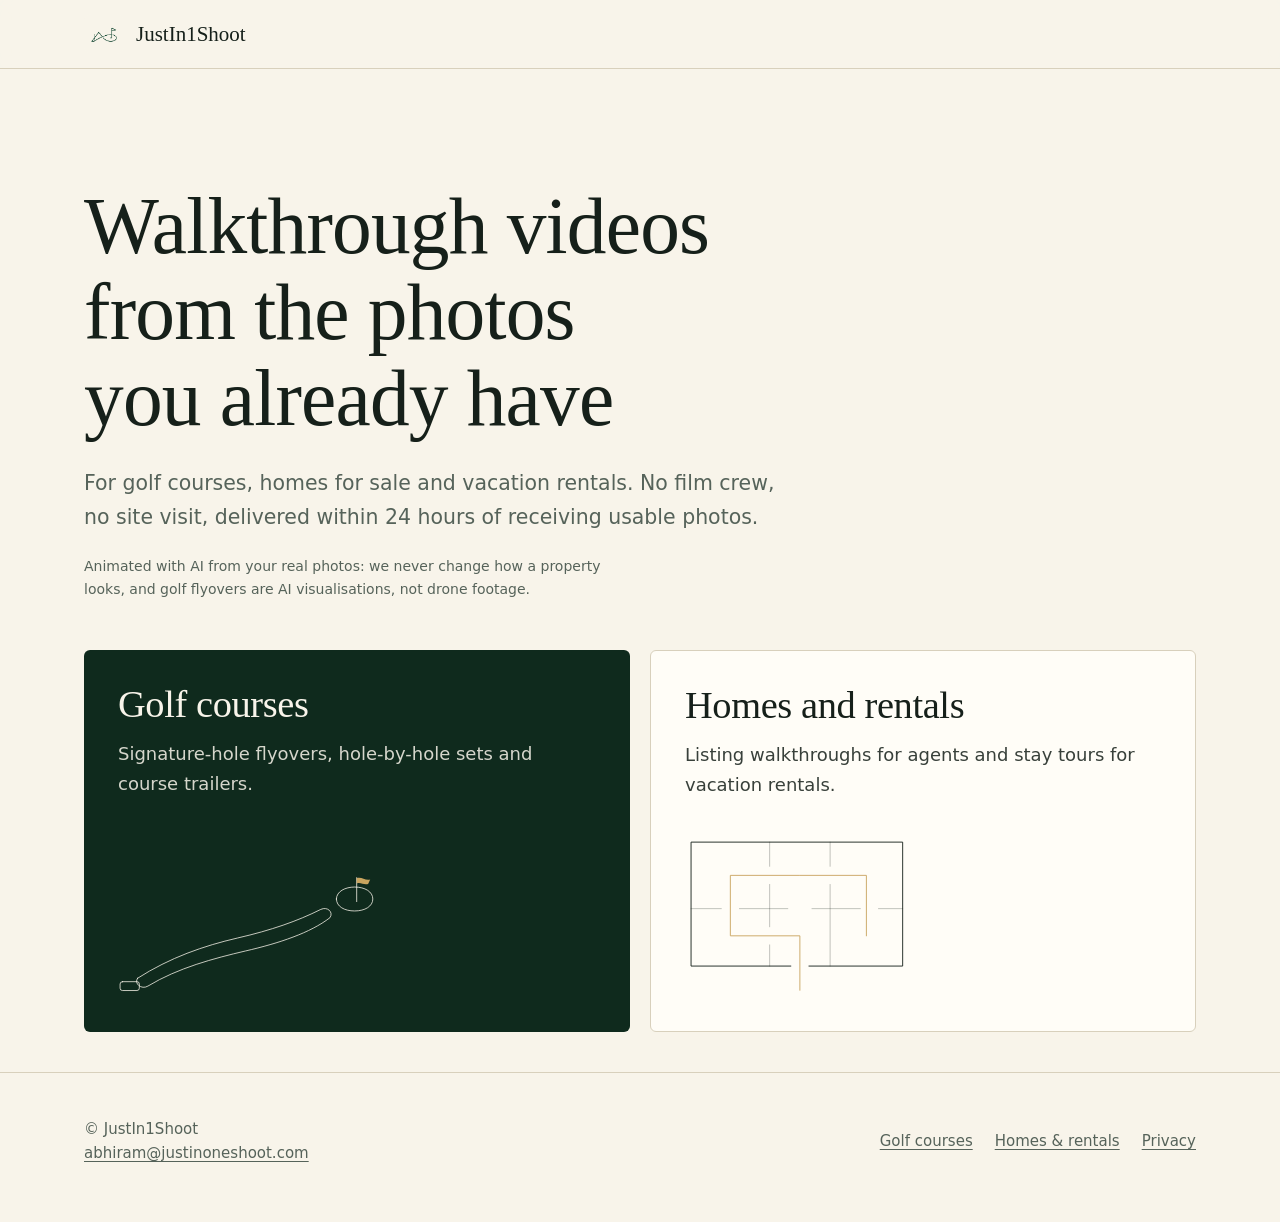
==== commit 17230f75: "Update 2026-10-23 13:09" ====
--- a/index.html
+++ b/index.html
@@ -4,10 +4,10 @@
 <meta charset="utf-8">
 <meta name="viewport" content="width=device-width, initial-scale=1">
 <title>JustIn1Shoot | Walkthrough Videos from Your Photos</title>
-<meta name="description" content="Walkthrough videos from your photos for golf courses, homes for sale and vacation rentals, delivered within 3 business days of receiving usable photos.">
+<meta name="description" content="Golf flyovers and walkthrough videos for homes and vacation rentals from your photos, delivered within 24 hours of receiving usable photos.">
 <link rel="canonical" href="https://justinoneshoot.com/">
 <meta property="og:title" content="JustIn1Shoot: walkthrough videos from your photos">
-<meta property="og:description" content="Golf course flyovers, listing walkthroughs and vacation rental stay tours from your photos, delivered within 3 business days of receiving usable photos.">
+<meta property="og:description" content="Golf course flyovers, listing walkthroughs and vacation rental stay tours from your photos, delivered within 24 hours of receiving usable photos.">
 <meta property="og:url" content="https://justinoneshoot.com/">
 <meta property="og:type" content="website">
 <meta name="theme-color" content="#f8f4ea">
@@ -29,7 +29,7 @@
 <main id="main">
 <div class="hero"><div class="wrap">
   <h1>Walkthrough videos from the photos you already have</h1>
-  <p class="lead">For golf courses, homes for sale and vacation rentals. No film crew, no site visit, delivered within 3 business days of receiving usable photos.</p>
+  <p class="lead">For golf courses, homes for sale and vacation rentals. No film crew, no site visit, delivered within 24 hours of receiving usable photos.</p>
   <p class="fine">Animated with AI from your real photos: we never change how a property looks, and golf flyovers are AI visualisations, not drone footage.</p>
   <div class="choose">
     <a class="g" href="https://golf.justinoneshoot.com">
--- a/assets/style.css
+++ b/assets/style.css
@@ -6,12 +6,14 @@
   --gold:#c9a45f; --gold-deep:#8f6d2c; --ink:#16201a; --muted:#56635a; --rule:#d8d0bc;
   --bg:var(--linen); --fg:var(--ink); --soft:var(--muted); --line:var(--rule); --panel:#fffdf7;
   --brand:var(--fairway); --on-brand:var(--linen);
+  /* Keyboard focus ring: deep gold on linen (4.3:1), bright gold on pine and footage */
+  --focus:var(--gold-deep);
   --serif:"Iowan Old Style","Palatino Linotype",Palatino,"Book Antiqua","URW Palladio L",Georgia,serif;
   --sans:system-ui,-apple-system,"Segoe UI",Roboto,"Helvetica Neue",Arial,sans-serif;
   --measure:62ch; --wide:1160px;
 }
 body.golf{--bg:var(--pine); --fg:var(--linen); --soft:#b9c7bb; --line:#2c4a3a; --panel:#13351f;
-  --brand:var(--gold); --on-brand:var(--pine)}
+  --brand:var(--gold); --on-brand:var(--pine); --focus:var(--gold)}
 *{box-sizing:border-box}
 html{scroll-behavior:smooth;-webkit-text-size-adjust:100%}
 @media (prefers-reduced-motion:reduce){html{scroll-behavior:auto}}
@@ -19,15 +21,16 @@
 img,video,iframe,canvas,svg{max-width:100%;display:block}
 a{color:inherit;text-decoration-thickness:1px;text-underline-offset:3px}
 a:hover{text-decoration-color:var(--gold)}
-:focus-visible{outline:3px solid var(--gold);outline-offset:3px;border-radius:2px}
+:focus-visible{outline:3px solid var(--focus);outline-offset:3px;border-radius:2px}
 .skip{position:absolute;left:-999px;top:8px;background:var(--fg);color:var(--bg);padding:8px 14px;z-index:20}
 .skip:focus{left:12px}
 .wrap{max-width:var(--wide);margin:0 auto;padding:0 24px}
-h1,h2,h3{font-family:var(--serif);font-weight:500;letter-spacing:-.01em;line-height:1.08;margin:0}
+h1,h2,h3{font-family:var(--serif);font-weight:500;letter-spacing:-.01em;line-height:1.08;margin:0;text-wrap:balance}
 h1{font-size:clamp(40px,6.2vw,84px);max-width:17ch}
 h2{font-size:clamp(30px,3.6vw,46px);max-width:20ch;margin-bottom:14px}
 h3{font-size:24px;line-height:1.2}
-body.homes h1{font-size:clamp(38px,5.2vw,68px);max-width:21ch}
+/* Only the old hero heading: the film's first-screen h1 and the plain pages' h1 keep their own sizes */
+body.homes .hero h1{font-size:clamp(38px,5.2vw,68px);max-width:21ch}
 p{margin:0 0 1em;max-width:var(--measure)}
 .lead{font-size:clamp(19px,1.6vw,22px);color:var(--soft);max-width:54ch}
 
@@ -60,7 +63,7 @@
    (scroll.js + scroll.json). The page is built inside it: every section is a
    glass panel floating over the footage. Without footage it is a still pine sky. */
 body.cine{background:#08180f;color:#fff;--fg:#fff;--soft:rgba(255,255,255,.76);--line:rgba(255,255,255,.18);
-  --brand:var(--gold);--on-brand:var(--pine);--panel:rgba(255,255,255,.06)}
+  --brand:var(--gold);--on-brand:var(--pine);--panel:rgba(255,255,255,.06);--focus:var(--gold)}
 .backdrop{position:fixed;inset:0;z-index:0;background:#0b2117 radial-gradient(120% 90% at 70% 15%,#1d4a33 0%,#0f2a1d 55%,#06140c 100%);
   background-size:cover;background-position:center}
 .backdrop canvas{position:absolute;inset:0;width:100%;height:100%;opacity:0;transition:opacity 1s}
@@ -96,7 +99,7 @@
 .facts{display:flex;gap:clamp(18px,2.6vw,40px)}
 .facts div{display:flex;flex-direction:column;min-width:0}
 .facts strong{font:500 clamp(22px,2vw,30px)/1 var(--serif);color:#fff}
-.facts span{font-size:13px;line-height:1.3;color:rgba(255,255,255,.75);max-width:13ch;margin-top:6px}
+.facts span{font-size:14px;line-height:1.3;color:rgba(255,255,255,.75);max-width:13ch;margin-top:6px}
 .film-caption{font-size:14px;color:rgba(255,255,255,.85);margin:0;max-width:44ch;text-align:right}
 
 /* Every section after it: a glass panel over the footage, with the film showing between */
@@ -105,7 +108,7 @@
   border-radius:10px;padding:clamp(28px,4.5vw,64px);backdrop-filter:blur(18px) saturate(1.25);-webkit-backdrop-filter:blur(18px) saturate(1.25);
   max-width:1080px}
 body.cine.homes section.block>.wrap,body.cine.homes .intro>.wrap{background:rgba(248,244,234,.84);border-color:rgba(255,255,255,.5);color:var(--ink);
-  --fg:var(--ink);--soft:var(--muted);--line:var(--rule);--brand:var(--fairway);--on-brand:var(--linen);--panel:#fffdf7}
+  --fg:var(--ink);--soft:var(--muted);--line:var(--rule);--brand:var(--fairway);--on-brand:var(--linen);--panel:#fffdf7;--focus:var(--gold-deep)}
 body.cine .intro .lead{font-size:clamp(20px,1.9vw,26px);line-height:1.5;color:var(--fg);max-width:44ch}
 body.cine .intro .ctas{margin-top:28px}
 body.cine .honest{grid-template-columns:minmax(0,1fr) minmax(0,1.4fr)}
@@ -125,7 +128,7 @@
 .has-film body.cine.homes section.block>.wrap,.has-film body.cine.homes .intro>.wrap,
 .has-film body.cine footer .wrap{background:transparent;border-color:transparent;backdrop-filter:none;-webkit-backdrop-filter:none}
 .has-film body.cine.homes section.block>.wrap,.has-film body.cine.homes .intro>.wrap{color:#fff;
-  --fg:#fff;--soft:rgba(255,255,255,.8);--line:rgba(255,255,255,.3);--brand:var(--gold);--on-brand:var(--pine);--panel:rgba(255,255,255,.06)}
+  --fg:#fff;--soft:rgba(255,255,255,.8);--line:rgba(255,255,255,.3);--brand:var(--gold);--on-brand:var(--pine);--panel:rgba(255,255,255,.06);--focus:var(--gold)}
 .has-film body.cine main,.has-film body.cine footer{text-shadow:0 1px 2px rgba(0,0,0,.35),0 2px 22px rgba(0,0,0,.45)}
 .has-film body.cine .btn{text-shadow:none}
 .has-film body.cine .steps li::before{color:var(--gold)}
@@ -144,6 +147,8 @@
 .sub{color:var(--soft);margin-bottom:40px}
 .video{margin-top:8px;aspect-ratio:16/9;border:1px solid var(--line);border-radius:6px;display:flex;align-items:center;justify-content:center;color:var(--soft);background:var(--panel);overflow:hidden}
 .video iframe{width:100%;height:100%;border:0}
+/* While a sample is "coming soon" the box holds only text: keep it slim, not a big empty 16:9 panel */
+.video:not(:has(iframe)){aspect-ratio:auto;min-height:140px;padding:24px;text-align:center}
 
 /* How it works: a real sequence, so it's numbered */
 .steps{list-style:none;margin:0;padding:0;counter-reset:step;display:grid;gap:36px;grid-template-columns:repeat(auto-fit,minmax(240px,1fr))}
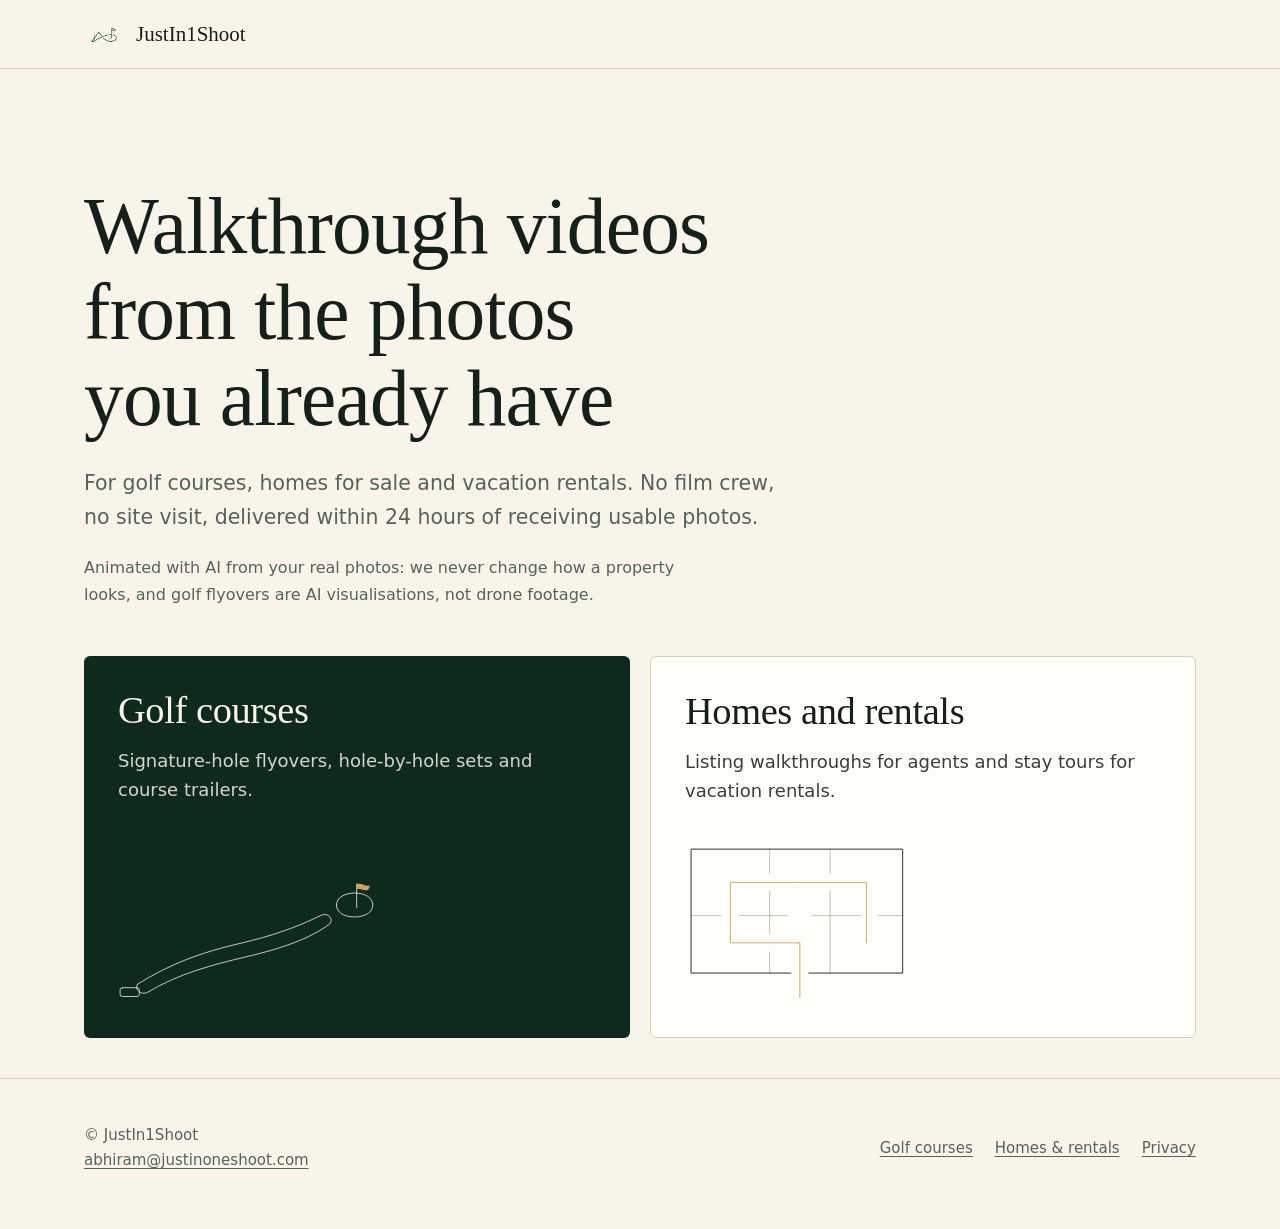
==== commit 3f6de7e4: "Update 2026-11-14 13:03" ====
--- a/index.html
+++ b/index.html
@@ -10,6 +10,10 @@
 <meta property="og:description" content="Golf course flyovers, listing walkthroughs and vacation rental stay tours from your photos, delivered within 24 hours of receiving usable photos.">
 <meta property="og:url" content="https://justinoneshoot.com/">
 <meta property="og:type" content="website">
+<meta property="og:site_name" content="JustIn1Shoot">
+<meta property="og:image" content="https://justinoneshoot.com/assets/logo.png">
+<meta property="og:image:alt" content="JustIn1Shoot logo: a house outline and a golf flag joined by one line">
+<meta name="twitter:card" content="summary">
 <meta name="theme-color" content="#f8f4ea">
 <link rel="icon" href="assets/logo.png">
 <link rel="stylesheet" href="assets/style.css">
@@ -24,7 +28,7 @@
 <body class="hub">
 <a class="skip" href="#main">Skip to content</a>
 <header class="top"><div class="wrap">
-  <a class="brand" href="./"><img src="assets/logo.png" alt="" onerror="this.remove()">JustIn1Shoot</a>
+  <a class="brand" href="./"><img src="assets/logo.png" alt="">JustIn1Shoot</a>
 </div></header>
 <main id="main">
 <div class="hero"><div class="wrap">
--- a/assets/style.css
+++ b/assets/style.css
@@ -99,7 +99,7 @@
 .facts{display:flex;gap:clamp(18px,2.6vw,40px)}
 .facts div{display:flex;flex-direction:column;min-width:0}
 .facts strong{font:500 clamp(22px,2vw,30px)/1 var(--serif);color:#fff}
-.facts span{font-size:14px;line-height:1.3;color:rgba(255,255,255,.75);max-width:13ch;margin-top:6px}
+.facts span{font-size:14px;line-height:1.3;color:rgba(255,255,255,.88);text-shadow:0 1px 8px rgba(0,0,0,.6);max-width:13ch;margin-top:6px}
 .film-caption{font-size:14px;color:rgba(255,255,255,.85);margin:0;max-width:44ch;text-align:right}
 
 /* Every section after it: a glass panel over the footage, with the film showing between */
@@ -199,6 +199,8 @@
 .choose a svg .flag{fill:var(--gold)}
 .choose .g{background:var(--pine);color:var(--linen)}
 .choose .h{background:var(--panel);color:var(--ink);border:1px solid var(--rule)}
+body.hub .fine{font-size:16px;max-width:60ch}
+.choose a:focus-visible{outline:3px solid var(--gold);outline-offset:3px}
 .choose a:hover h2{text-decoration:underline;text-decoration-color:var(--gold);text-underline-offset:6px}
 
 /* Plain pages (privacy, 404) */
